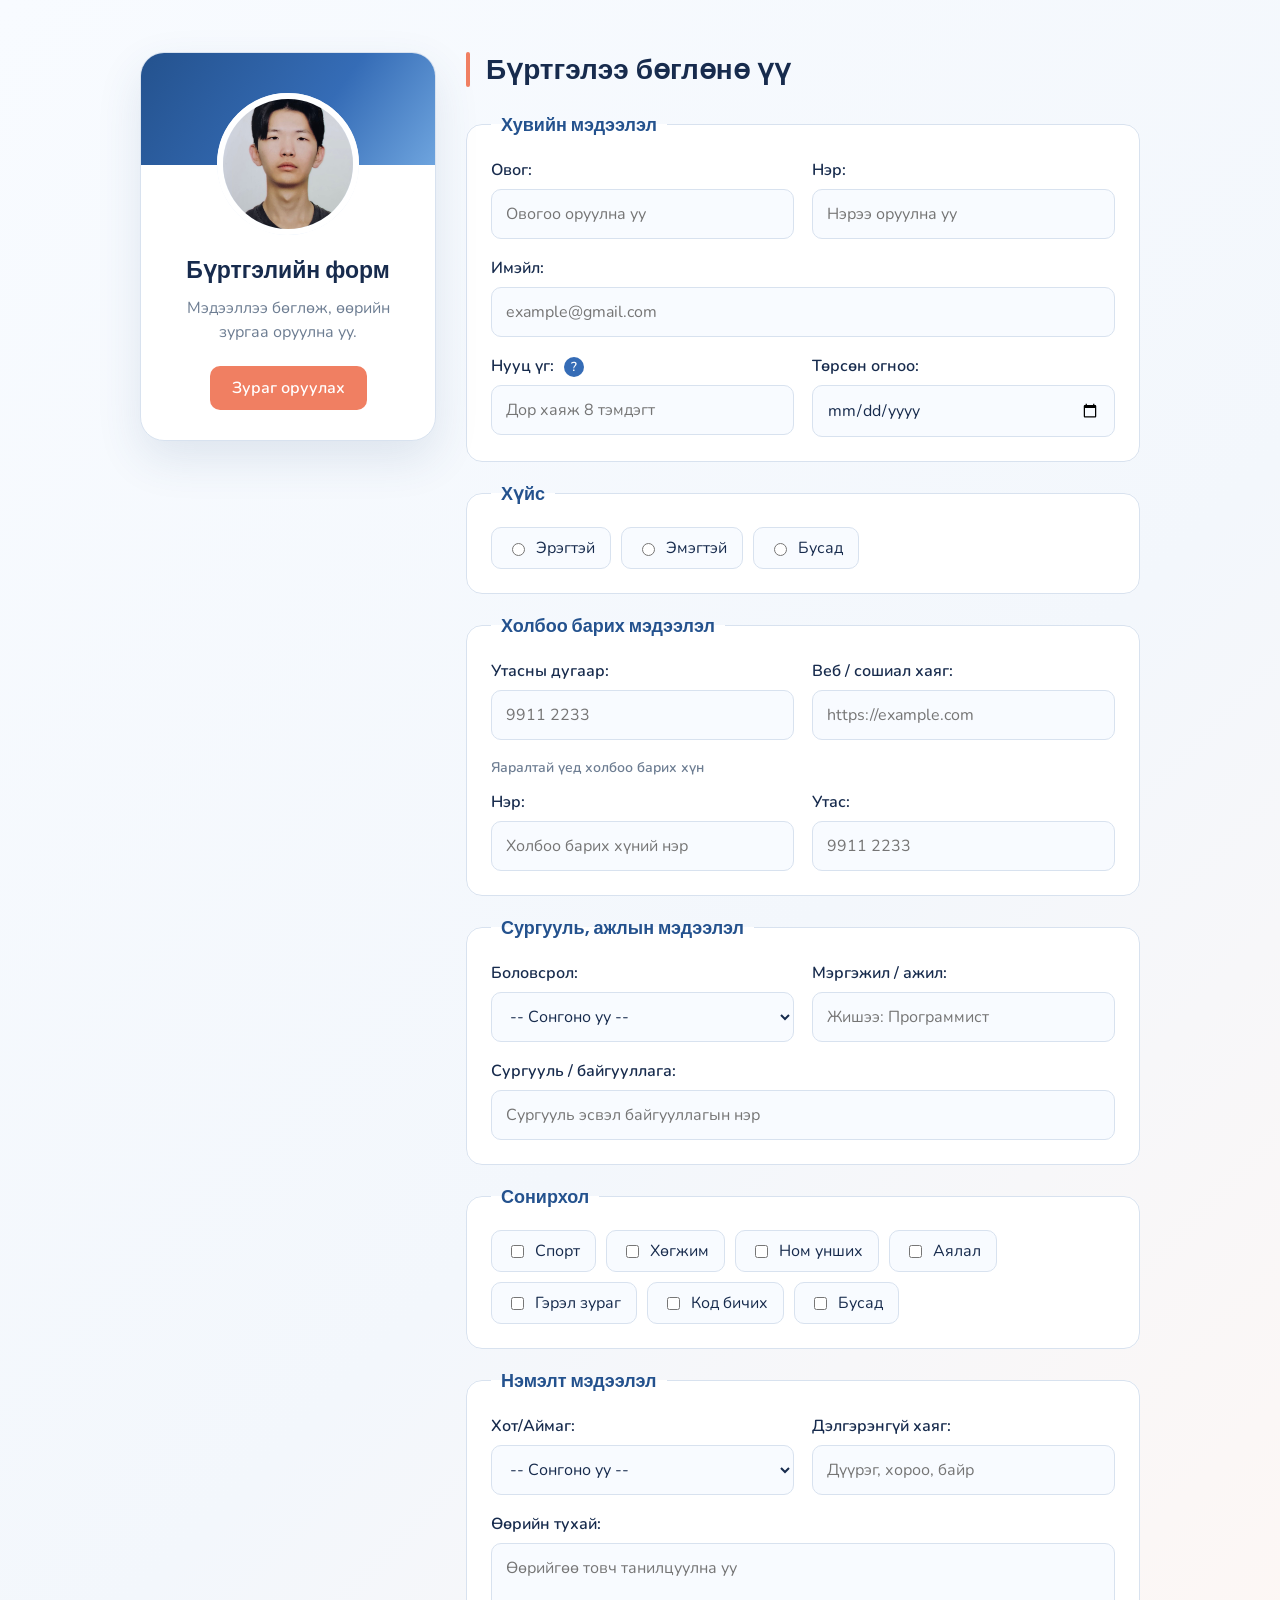
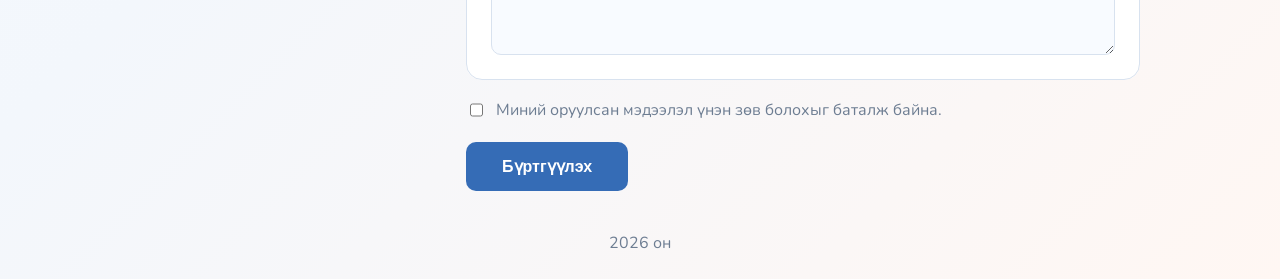
==== index.html @ e931bb70 "Rename lab3.html to index.html" ====
<!DOCTYPE html>
<html lang="mn">
<head>
  <meta charset="UTF-8">
  <meta name="viewport" content="width=device-width, initial-scale=1">
  <title>Lab3 - Бүртгэлийн форм</title>
  <link href="https://fonts.googleapis.com/css2?family=Poppins:wght@600&family=Nunito:wght@400;600&display=swap" rel="stylesheet">
  <link rel="stylesheet" href="lab3.css">
</head>
<body>
<main class="layout">

  <aside class="profile">
    <div class="profile-banner"></div>
    <div class="avatar">
      <img id="avatarImg" class="avatar-img" src="image.jpg" alt="Миний зураг" onerror="this.style.visibility='hidden'">
    </div>
    <h1 class="profile-title">Бүртгэлийн форм</h1>
    <p class="profile-text">Мэдээллээ бөглөж, өөрийн зургаа оруулна уу.</p>
    <label class="photo-btn">Зураг оруулах
      <input type="file" id="photo" class="visually-hidden" accept="image/*">
    </label>
  </aside>

  <form class="form" action="#" method="post">
    <header class="form-intro"><h2>Бүртгэлээ бөглөнө үү</h2></header>

    <fieldset class="card">
      <legend class="card-title">Хувийн мэдээлэл</legend>
      <div class="row">
        <div class="field">
          <label for="surname">Овог:</label>
          <input class="input" id="surname" name="surname" placeholder="Овогоо оруулна уу" required minlength="2">
        </div>
        <div class="field">
          <label for="name">Нэр:</label>
          <input class="input" id="name" name="name" placeholder="Нэрээ оруулна уу" required minlength="2">
        </div>
      </div>
      <div class="field">
        <label for="email">Имэйл:</label>
        <input class="input" type="email" id="email" name="email" placeholder="example@gmail.com" required>
      </div>
      <div class="row">
        <div class="field">
          <label for="password">Нууц үг:
            <span class="tooltip" tabindex="0">?
              <span class="tooltip-text">Дор хаяж 8 тэмдэгт, үсэг болон тоо агуулсан байх ёстой</span>
            </span>
          </label>
          <input class="input" type="password" id="password" name="password" placeholder="Дор хаяж 8 тэмдэгт"
                 required pattern="(?=.*\d)(?=.*[a-zA-Z]).{8,}">
        </div>
        <div class="field">
          <label for="birthdate">Төрсөн огноо:</label>
          <input class="input" type="date" id="birthdate" name="birthdate" required>
        </div>
      </div>
    </fieldset>

    <fieldset class="card">
      <legend class="card-title">Хүйс</legend>
      <div class="choice-group">
        <label class="choice"><input type="radio" name="gender" value="male" required> Эрэгтэй</label>
        <label class="choice"><input type="radio" name="gender" value="female"> Эмэгтэй</label>
        <label class="choice"><input type="radio" name="gender" value="other"> Бусад</label>
      </div>
    </fieldset>

    <fieldset class="card">
      <legend class="card-title">Холбоо барих мэдээлэл</legend>
      <div class="row">
        <div class="field">
          <label for="phone">Утасны дугаар:</label>
          <input class="input" type="tel" id="phone" name="phone" placeholder="9911 2233" pattern="[0-9\s+()-]{8,}" required>
        </div>
        <div class="field">
          <label for="social">Веб / сошиал хаяг:</label>
          <input class="input" type="url" id="social" name="social" placeholder="https://example.com">
        </div>
      </div>
      <div class="subsection-title">Яаралтай үед холбоо барих хүн</div>
      <div class="row">
        <div class="field">
          <label for="emergency-name">Нэр:</label>
          <input class="input" id="emergency-name" name="emergency-name" placeholder="Холбоо барих хүний нэр">
        </div>
        <div class="field">
          <label for="emergency-phone">Утас:</label>
          <input class="input" type="tel" id="emergency-phone" name="emergency-phone" placeholder="9911 2233" pattern="[0-9\s+()-]{8,}">
        </div>
      </div>
    </fieldset>

    <fieldset class="card">
      <legend class="card-title">Сургууль, ажлын мэдээлэл</legend>
      <div class="row">
        <div class="field">
          <label for="education">Боловсрол:</label>
          <select class="input" id="education" name="education" required>
            <option value="">-- Сонгоно уу --</option>
            <option>Бүрэн дунд</option>
            <option>Оюутан</option>
            <option>Бакалавр</option>
            <option>Магистр</option>
            <option>Бусад</option>
          </select>
        </div>
        <div class="field">
          <label for="occupation">Мэргэжил / ажил:</label>
          <input class="input" id="occupation" name="occupation" placeholder="Жишээ: Программист" required minlength="2">
        </div>
      </div>
      <div class="field">
        <label for="school">Сургууль / байгууллага:</label>
        <input class="input" id="school" name="school" placeholder="Сургууль эсвэл байгууллагын нэр">
      </div>
    </fieldset>

    <fieldset class="card">
      <legend class="card-title">Сонирхол</legend>
      <div class="choice-group">
        <label class="choice"><input type="checkbox" name="interests" value="sport"> Спорт</label>
        <label class="choice"><input type="checkbox" name="interests" value="music"> Хөгжим</label>
        <label class="choice"><input type="checkbox" name="interests" value="reading"> Ном унших</label>
        <label class="choice"><input type="checkbox" name="interests" value="travel"> Аялал</label>
        <label class="choice"><input type="checkbox" name="interests" value="photography"> Гэрэл зураг</label>
        <label class="choice"><input type="checkbox" name="interests" value="coding"> Код бичих</label>
        <label class="choice"><input type="checkbox" name="interests" value="other"> Бусад</label>
      </div>
    </fieldset>

    <fieldset class="card">
      <legend class="card-title">Нэмэлт мэдээлэл</legend>
      <div class="row">
        <div class="field">
          <label for="city">Хот/Аймаг:</label>
          <select class="input" id="city" name="city" required>
            <option value="">-- Сонгоно уу --</option>
            <option>Улаанбаатар</option>
            <option>Дархан</option>
            <option>Эрдэнэт</option>
            <option>Бусад</option>
          </select>
        </div>
        <div class="field">
          <label for="address">Дэлгэрэнгүй хаяг:</label>
          <input class="input" id="address" name="address" placeholder="Дүүрэг, хороо, байр">
        </div>
      </div>
      <div class="field">
        <label for="bio">Өөрийн тухай:</label>
        <textarea class="input" id="bio" name="bio" placeholder="Өөрийгөө товч танилцуулна уу"></textarea>
      </div>
    </fieldset>

    <label class="consent">
      <input type="checkbox" name="consent" required>
      Миний оруулсан мэдээлэл үнэн зөв болохыг баталж байна.
    </label>
    <button class="btn" type="submit">Бүртгүүлэх</button>
  </form>
</main>

<footer class="footer">2026 он</footer>

<script>
  photo.onchange = e => {
    avatarImg.src = URL.createObjectURL(e.target.files[0]);
    avatarImg.style.visibility = 'visible';
  };
</script>
</body>
</html>
---- lab3.css ----
:root {
  --ink: #172b4d; --primary: #356cb6; --dark: #24528e; --accent: #f07f62;
  --bg: #f3f7fc; --border: #d8e2ef; --muted: #6d7d92;
  --head: "Poppins", Arial, sans-serif; --body: "Nunito", Arial, sans-serif;
}

* { box-sizing: border-box; }

body {
  margin: 0;
  background: linear-gradient(135deg, #f8fbff, var(--bg) 55%, #fff7f3);
  color: var(--ink);
  font: 16px/1.5 var(--body);
}

.visually-hidden { position: absolute; width: 1px; height: 1px; overflow: hidden; clip-path: inset(50%); }

.layout {
  display: grid;
  grid-template-columns: 296px 1fr;
  gap: 30px;
  align-items: start;
  max-width: 1040px;
  margin: 0 auto;
  padding: 52px 20px 30px;
}

.profile {
  position: sticky;
  top: 28px;
  overflow: hidden;
  padding: 0 26px 30px;
  text-align: center;
  background: #fff;
  border: 1px solid var(--border);
  border-radius: 24px;
  box-shadow: 0 18px 45px rgba(47, 83, 126, .12);
}

.profile-banner {
  height: 112px;
  margin: 0 -26px;
  background: linear-gradient(125deg, var(--dark), var(--primary) 60%, #6ea4de);
}

.avatar {
  position: relative;
  width: 142px;
  height: 142px;
  margin: -72px auto 18px;
  background: #e7f0fb;
  border-radius: 50%;
}

.avatar-img { width: 100%; height: 100%; object-fit: cover; border: 6px solid #fff; border-radius: 50%; }

.profile-title, .form-intro h2, .card-title { font-family: var(--head); font-weight: 600; }
.profile-title { margin: 0 0 8px; font-size: 23px; }
.profile-text { max-width: 220px; margin: 0 auto 22px; color: var(--muted); }

.photo-btn {
  display: inline-block;
  padding: 10px 22px;
  color: #fff;
  font-weight: 600;
  background: var(--accent);
  border-radius: 10px;
  cursor: pointer;
}

.form-intro { position: relative; margin-bottom: 24px; padding-left: 20px; }
.form-intro::before { content: ""; position: absolute; inset: 0 auto 0 0; width: 4px; background: var(--accent); border-radius: 4px; }
.form-intro h2 { margin: 0; font-size: 28px; line-height: 1.25; }

.card {
  margin: 0 0 18px;
  padding: 20px 24px 24px;
  background: #fff;
  border: 1px solid var(--border);
  border-radius: 16px;
}

.card-title { padding: 0 10px; color: var(--dark); font-size: 18px; }

.row { display: grid; grid-template-columns: 1fr 1fr; gap: 0 18px; }
.field { margin-bottom: 17px; }
.card > :last-child, .card > :last-child .field { margin-bottom: 0; }
.field label { display: block; margin-bottom: 7px; font-weight: 600; }
.subsection-title { margin-bottom: 12px; color: var(--muted); font-size: 14px; font-weight: 600; }

.input {
  display: block;
  width: 100%;
  padding: 12px 14px;
  color: var(--ink);
  font: inherit;
  background: #f8fbff;
  border: 1px solid var(--border);
  border-radius: 10px;
}

textarea.input { min-height: 112px; resize: vertical; }
.input:focus { outline: none; background: #fff; border-color: var(--primary); box-shadow: 0 0 0 4px rgba(53, 108, 182, .14); }
.input:user-invalid { border-color: #d85b56; }

.choice-group { display: flex; flex-wrap: wrap; gap: 10px; }

.choice {
  display: inline-flex;
  align-items: center;
  gap: 8px;
  padding: 8px 15px;
  background: #f8fbff;
  border: 1px solid var(--border);
  border-radius: 10px;
  cursor: pointer;
}

.choice:has(input:checked) { color: var(--dark); background: #eaf3ff; border-color: var(--primary); }
.choice input, .consent input { accent-color: var(--primary); }
.consent { display: flex; gap: 10px; margin: 6px 0 20px; color: var(--muted); cursor: pointer; }

.tooltip {
  position: relative;
  display: inline-block;
  width: 20px;
  height: 20px;
  margin-left: 6px;
  color: #fff;
  font-size: 13px;
  line-height: 20px;
  text-align: center;
  background: var(--primary);
  border-radius: 50%;
  cursor: help;
}

.tooltip-text {
  position: absolute;
  bottom: 135%;
  left: 50%;
  z-index: 2;
  width: 230px;
  padding: 9px 12px;
  transform: translateX(-50%);
  color: #fff;
  font-size: 13px;
  font-weight: 400;
  line-height: 1.4;
  text-align: left;
  background: var(--ink);
  border-radius: 9px;
  visibility: hidden;
}

.tooltip:hover .tooltip-text, .tooltip:focus .tooltip-text { visibility: visible; }

.btn {
  padding: 12px 36px;
  color: #fff;
  font: 600 16px var(--head);
  background: var(--primary);
  border: 0;
  border-radius: 10px;
  cursor: pointer;
}

.btn:hover { background: var(--dark); }
.btn:focus-visible, .photo-btn:focus-within { outline: 3px solid var(--accent); outline-offset: 3px; }
.footer { padding: 10px 16px 24px; color: var(--muted); text-align: center; }

@media (max-width: 760px) {
  .layout { grid-template-columns: 1fr; padding-top: 28px; }
  .profile { position: static; }
  .row { grid-template-columns: 1fr; }
}

@media (max-width: 480px) {
  .card { padding: 18px 16px; }
  .btn { width: 100%; }
}
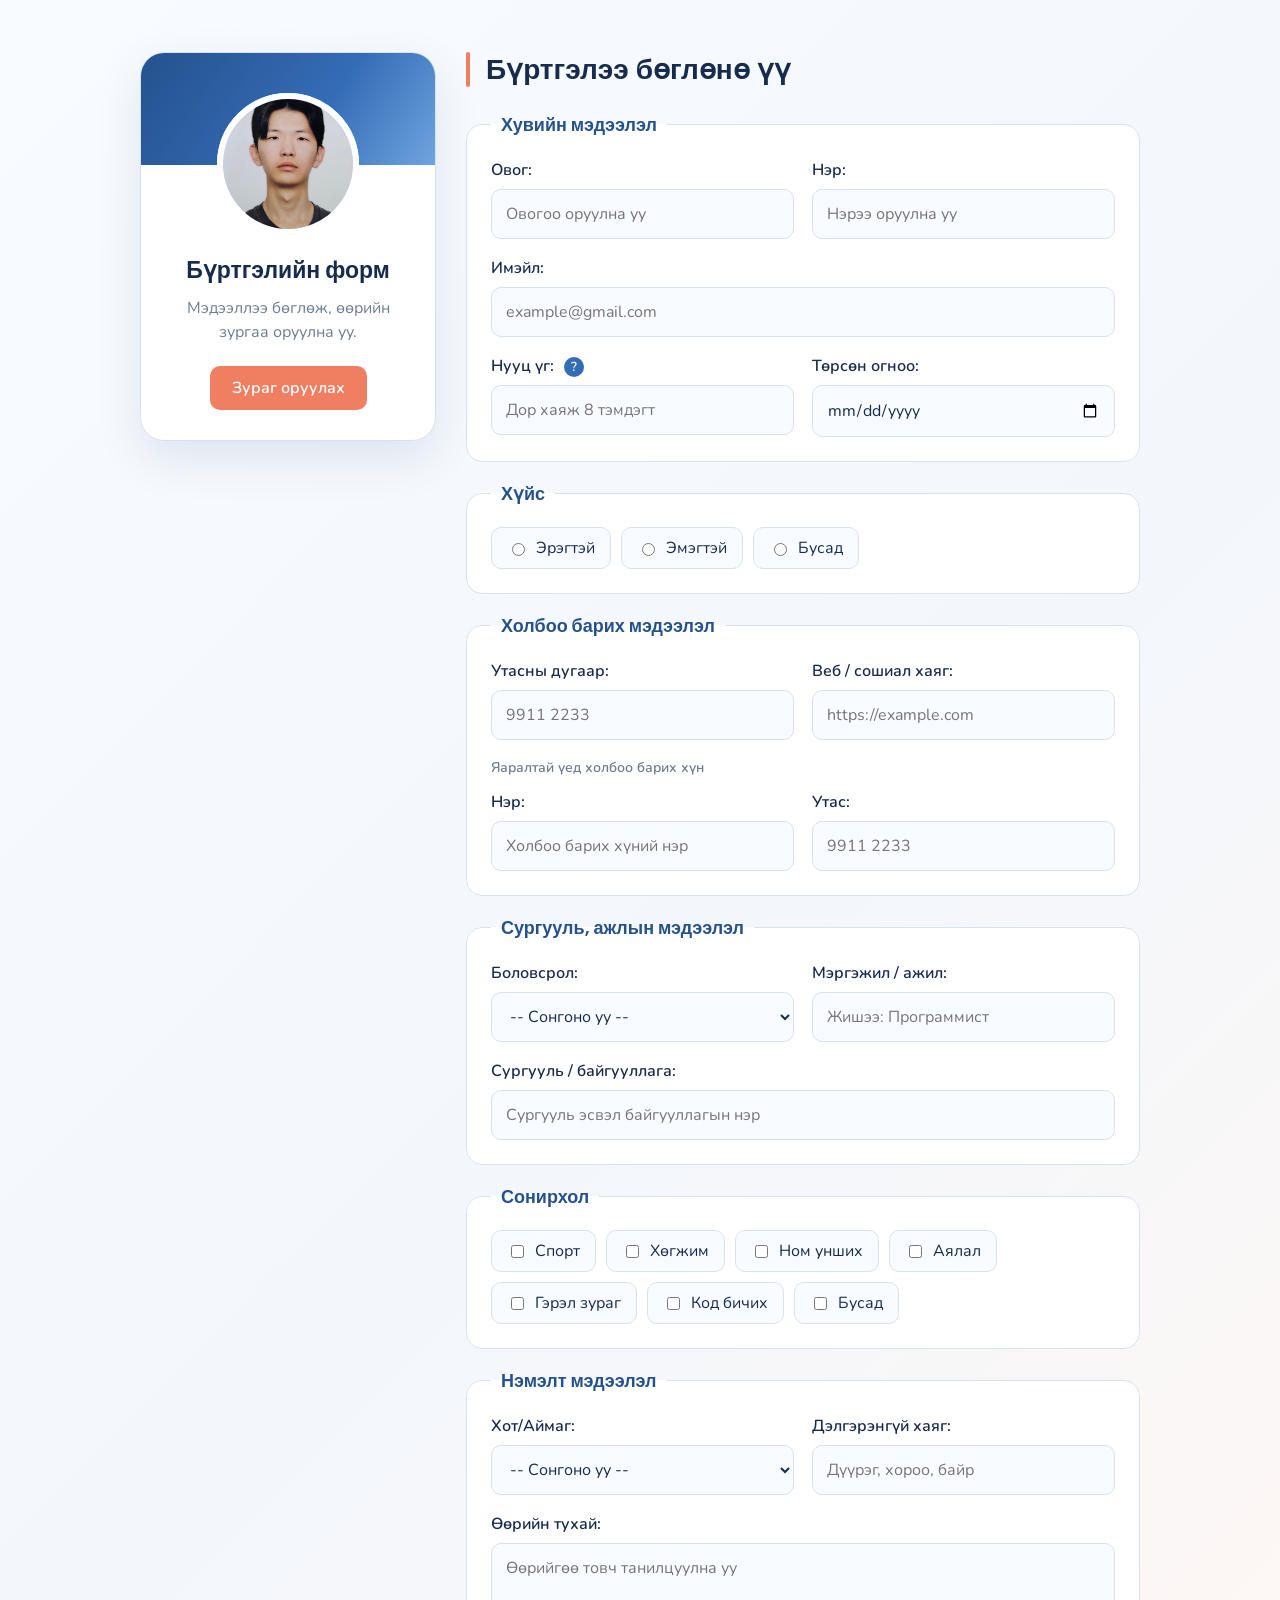
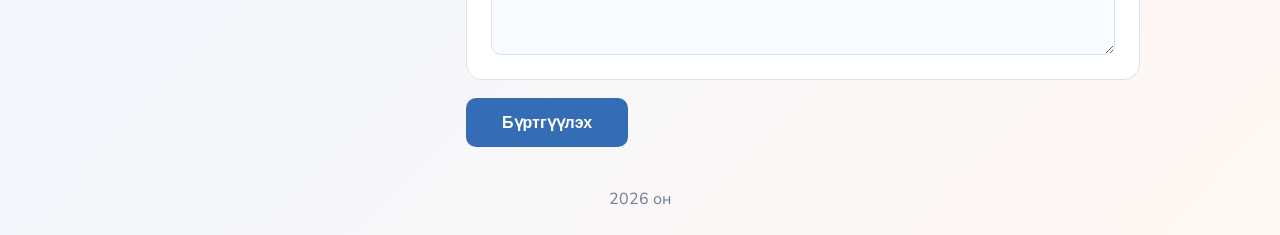
==== commit a98aa927: "Remove consent label and checkbox from index.html Removed consent checkbox from the registration for" ====
--- a/index.html
+++ b/index.html
@@ -154,10 +154,6 @@
       </div>
     </fieldset>
 
-    <label class="consent">
-      <input type="checkbox" name="consent" required>
-      Миний оруулсан мэдээлэл үнэн зөв болохыг баталж байна.
-    </label>
     <button class="btn" type="submit">Бүртгүүлэх</button>
   </form>
 </main>
